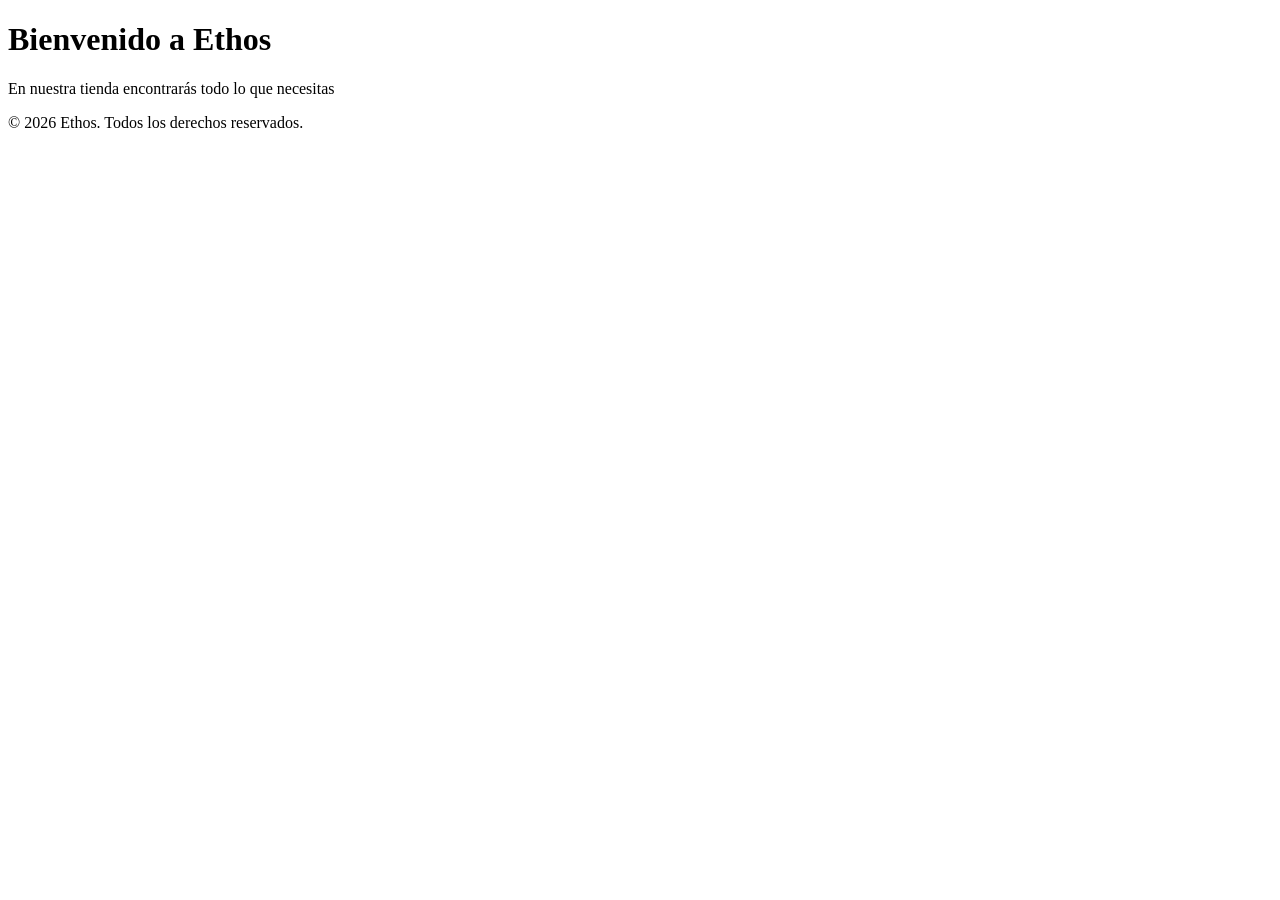
==== index.html @ d8e647d4 "1" ====
<!DOCTYPE html>
<html lang="es">
<head>
    <meta charset="UTF-8">
    <meta name="viewport" content="width=device-width, initial-scale=1.0">
    <title>Ethos</title>
</head>
<body>
    <h1>Bienvenido a Ethos</h1>
    <p>En nuestra tienda encontrarás todo lo que necesitas</p>
    <footer>
        <p>&copy; 2026 Ethos. Todos los derechos reservados.</p>
    </footer>
</body>
</html>
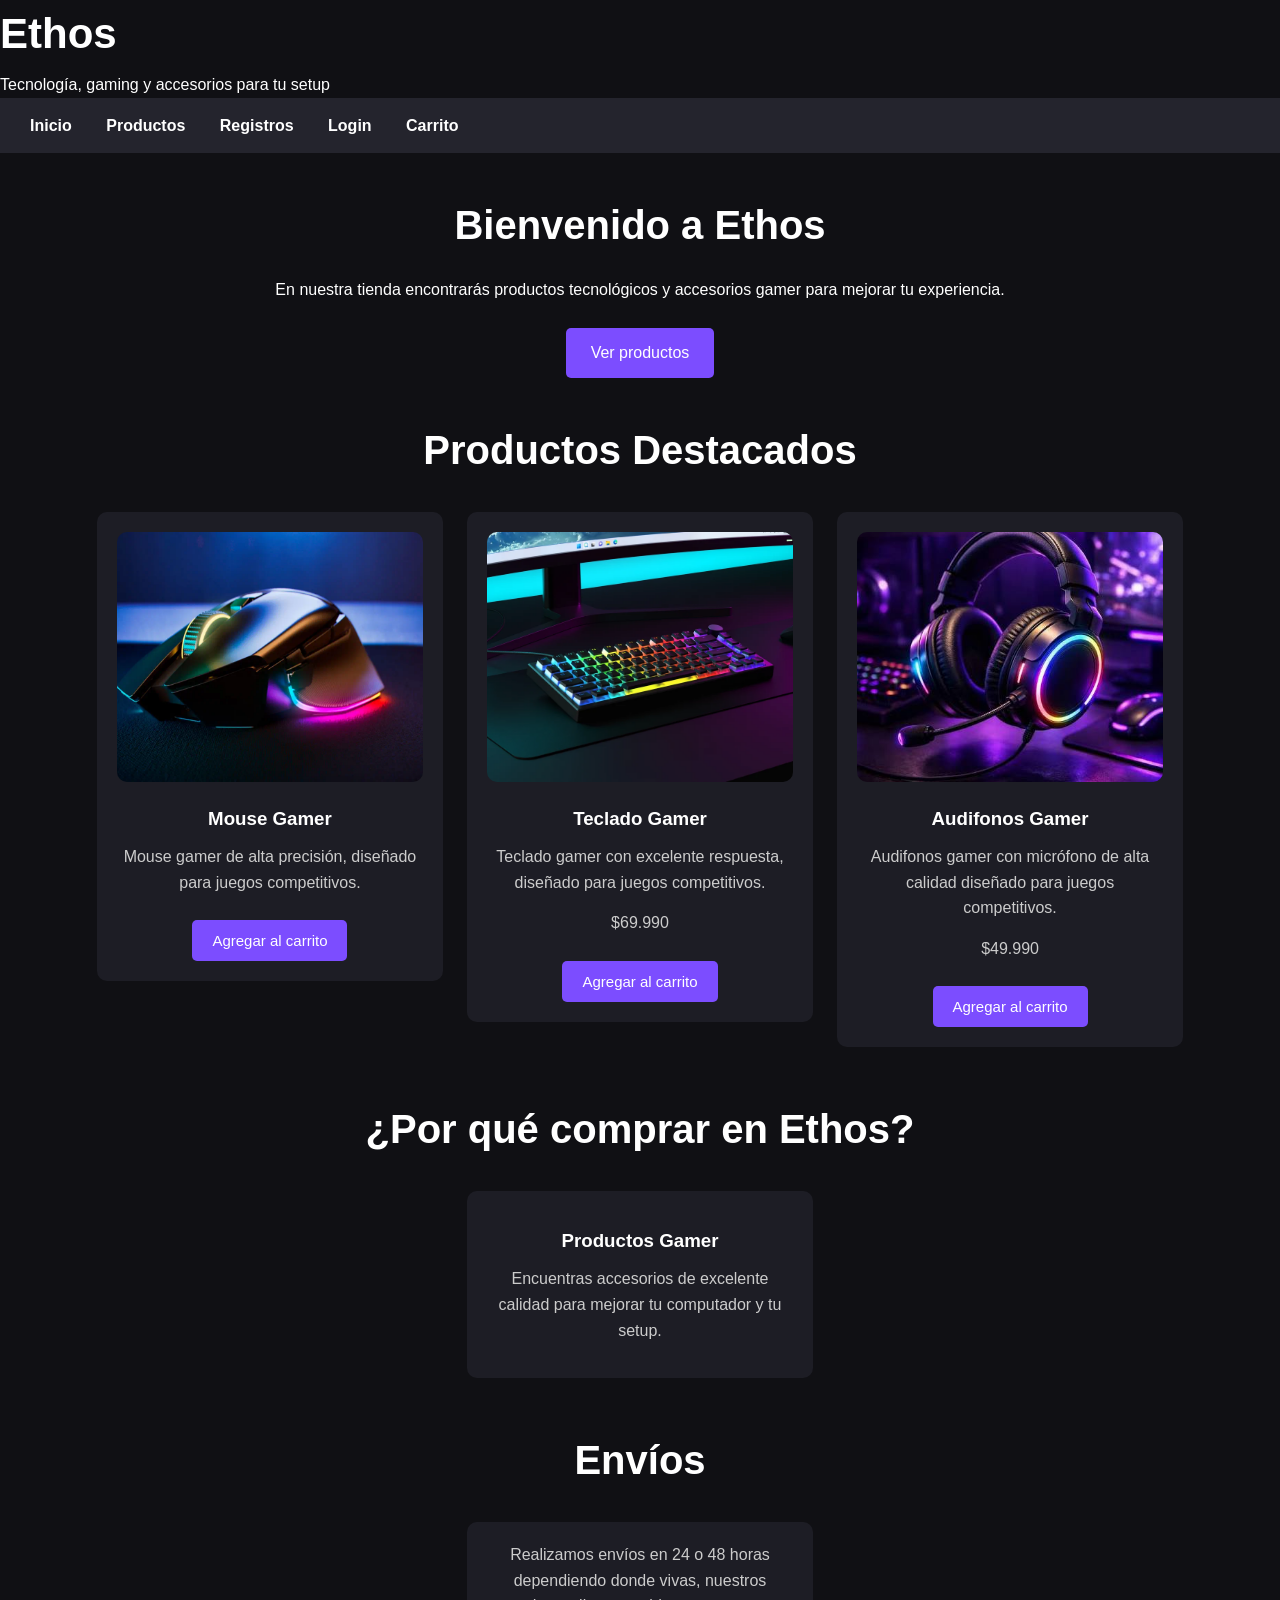
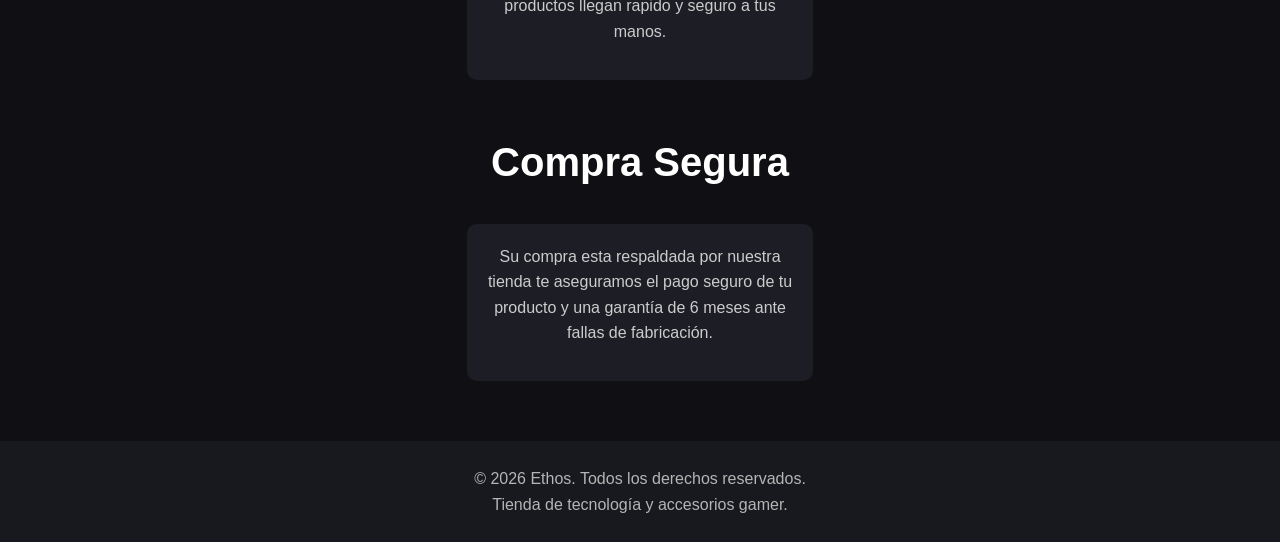
==== commit 069dd50c: "avances en distintos html, css y js, faltan detalles esteticos que me gustarian mejorar!" ====
--- a/index.html
+++ b/index.html
@@ -4,12 +4,128 @@
     <meta charset="UTF-8">
     <meta name="viewport" content="width=device-width, initial-scale=1.0">
     <title>Ethos</title>
+    <link rel="stylesheet" href="styles.css">
 </head>
-<body>
-    <h1>Bienvenido a Ethos</h1>
-    <p>En nuestra tienda encontrarás todo lo que necesitas</p>
-    <footer>
-        <p>&copy; 2026 Ethos. Todos los derechos reservados.</p>
-    </footer>
+<body> 
+        <header>
+            <h1>Ethos</h1>
+            <p>Tecnología, gaming y accesorios para tu setup</p>
+            <nav>
+                <a href="index.html">Inicio</a>
+                <a href="productos.html">Productos</a>
+                <a href="registros.html">Registros</a>
+                <a href="login.html">Login</a>
+                <a href="carrito.html">Carrito</a>
+            </nav>
+        </header>
+
+        <main>
+            <section>
+                <h2>Bienvenido a Ethos</h2>
+                <p>
+                    En nuestra tienda encontrarás productos tecnológicos
+                    y accesorios gamer para mejorar tu experiencia. 
+                </p>
+                <a href="productos.html">Ver productos</a>
+            </section>
+
+            <section>
+                <h2>Productos Destacados</h2>
+                <article>
+                    <img src="img/mouse.webp" alt="Mouse gamer">
+                    <h3>Mouse Gamer</h3>
+                    <p>
+                        Mouse gamer de alta precisión, 
+                        diseñado para juegos competitivos.
+                    </p>
+                    <button
+                        type="button"
+                        class="agregarCarrito"
+                        data-nombre="Mouse Gamer"
+                        data-precio="59990">
+                        Agregar al carrito
+                    </button>
+                </article>
+                
+                <article>
+                    <img src="img/teclado.webp" alt="teclado gamer">
+                    <h3>Teclado Gamer</h3>
+                    <p>
+                        Teclado gamer con excelente respuesta, 
+                        diseñado para juegos competitivos.
+                    </p>
+                    <p>$69.990</p>
+                    <button
+                        type="button"
+                        class="agregarCarrito"
+                        data-nombre="Teclado Gamer"
+                        data-precio="69990">
+                        Agregar al carrito
+                    </button>
+                </article>
+
+                <article>
+                    <img src="img/audifonos.jpeg" alt="audifonos gamer">
+                    <h3>Audifonos Gamer</h3>
+                    <p>
+                        Audifonos gamer con micrófono de alta calidad
+                        diseñado para juegos competitivos.
+                    </p>
+                    <p>$49.990</p>
+                    <button
+                        type="button"
+                        class="agregarCarrito"
+                        data-nombre="Audífonos Gamer"
+                        data-precio="49990">
+                        Agregar al carrito
+                    </button>
+                </article>
+            </section>
+
+            <section>
+                <h2>¿Por qué comprar en Ethos?</h2>
+                <article>
+                    <h3>Productos Gamer</h3>
+                    <p>
+                        Encuentras accesorios de excelente calidad para mejorar
+                        tu computador y tu setup.
+                    </p>
+                </article>
+            </section>
+
+            <section>
+                <h2>Envíos</h2>
+                <article>
+                    <p>
+                        Realizamos envíos en 24 o 48 horas dependiendo donde vivas,
+                        nuestros productos llegan rapido y seguro a tus manos.
+                    </p>
+                </article>
+            </section>
+
+            <section>
+                <h2>Compra Segura</h2>
+                <article>
+                    <p>
+                        Su compra esta respaldada por nuestra tienda te aseguramos el pago seguro
+                        de tu producto y una garantía de 6 meses ante fallas de fabricación.
+                    </p>
+                </article>
+            </section>
+        </main>
+
+
+        <footer>
+            <p>
+                &copy; 2026 Ethos. 
+                Todos los derechos reservados.
+            </p>
+            <p>
+                Tienda de tecnología y accesorios gamer.
+            </p>
+        </footer>
+
+        <script src="script.js"></script>
+    
 </body>
 </html>
--- a/styles.css
+++ b/styles.css
@@ -0,0 +1,170 @@
+*{
+    margin: 0; 
+    padding: 0;
+    box-sizing: border-box;
+}
+
+body {
+    font-family: Arial, Helvetica, sans-serif;
+    background-color: #101014;
+    color: white;
+    line-height: 1.6;
+}
+
+header h1 {
+    font-size: 42px;
+    margin-bottom: 5px;
+}
+
+nav {
+    background-color: #24242d;
+    padding: 15px;
+}
+
+nav a {
+    color: white;
+    text-decoration: none;
+    margin: 0 15px;
+    font-weight: bold;
+}
+
+nav a:hover {
+    color: #8a5cff;
+}
+
+main {
+    width: 90%;
+    max-width: 1200px;
+    margin: auto;
+}
+
+section {
+    margin-top: 40px;
+    margin-bottom: 40px;
+    text-align: center;
+}
+
+section h2 {
+    font-size: 40px;
+    margin-bottom: 20px;
+}
+
+section p {
+    margin-bottom: 15px;
+}
+
+section > a {
+    display: inline-block;
+    background-color: #7c4dff;
+    color: white;
+    text-decoration: none;
+    padding: 12px 25px;
+    margin-top: 10px;
+    border-radius: 5px;
+}
+
+section > a:hover {
+    background-color: #6639db;
+}
+
+article {
+    display: inline-block;
+    vertical-align: top;
+    width: 30%;
+    min-width: 250px;
+    background-color: #1d1d25;
+    margin: 10px;
+    padding: 20px;
+    border-radius: 10px;
+}
+
+article h3 {
+    margin-top: 15px;
+    margin-bottom: 10px;
+}
+
+article p {
+    color: #cccccc;
+}
+
+article img {
+    width: 100%;
+    height: 250px;
+    object-fit: cover;
+    border-radius: 10px;
+}
+
+button {
+    background-color: #7c4dff;
+    color:white;
+    border: none;
+    padding: 12px 20px;
+    margin-top: 10px;
+    border-radius: 5px;
+    cursor: pointer;
+    font-size: 15px;
+}
+
+button:hover {
+    background-color: #6639db;
+}
+
+footer {
+    background-color: #18181f;
+    text-align: center;
+    padding: 25px;
+    margin-top: 50px;
+    color: #b5b5b5
+}
+
+@media (max-width: 768px){
+    nav a {
+        display: block;
+        margin: 10px;
+    }
+
+    article {
+        width: 90%;
+    }
+
+    header h1 {
+        font-family: 32px;
+    }
+
+    section h2{
+        font-size: 25px;
+    }
+}
+
+form {
+    width: 90%;
+    max-width: 500px;
+    margin: 30px auto;
+    background-color: #1d1d25;
+    padding: 30px;
+    border-radius: 10px;
+    text-align: left;
+}
+
+form label {
+    display: block;
+    margin-top: 15px;
+    margin-bottom: 5px;
+    font-weight: bold;
+}
+
+form input {
+    width: 100%;
+    padding: 12px;
+    border: none;
+    border-radius: 5px;
+    margin-bottom: 5px;
+    font-size: 15px;
+}
+
+.error {
+    display: block;
+    color: #ff5c5c;
+    font-size: 14px;
+    margin-bottom: 10px;
+}
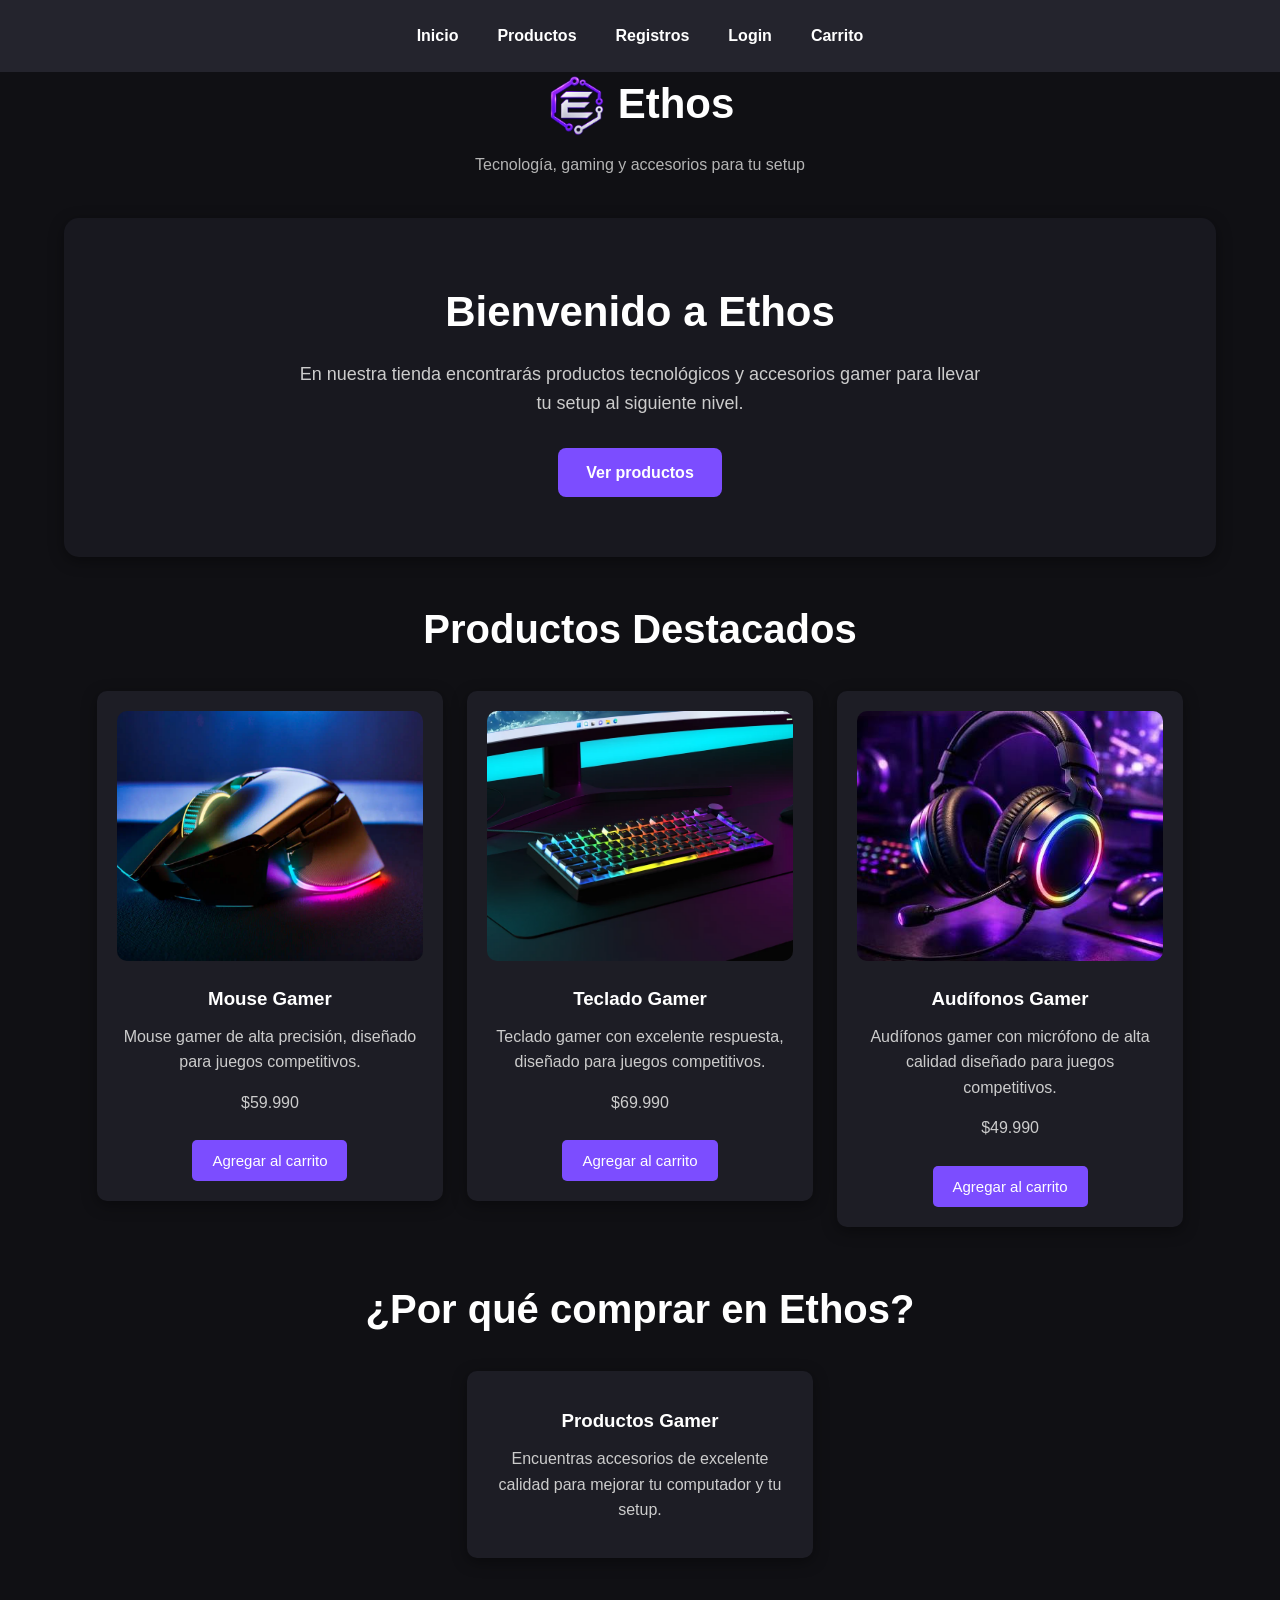
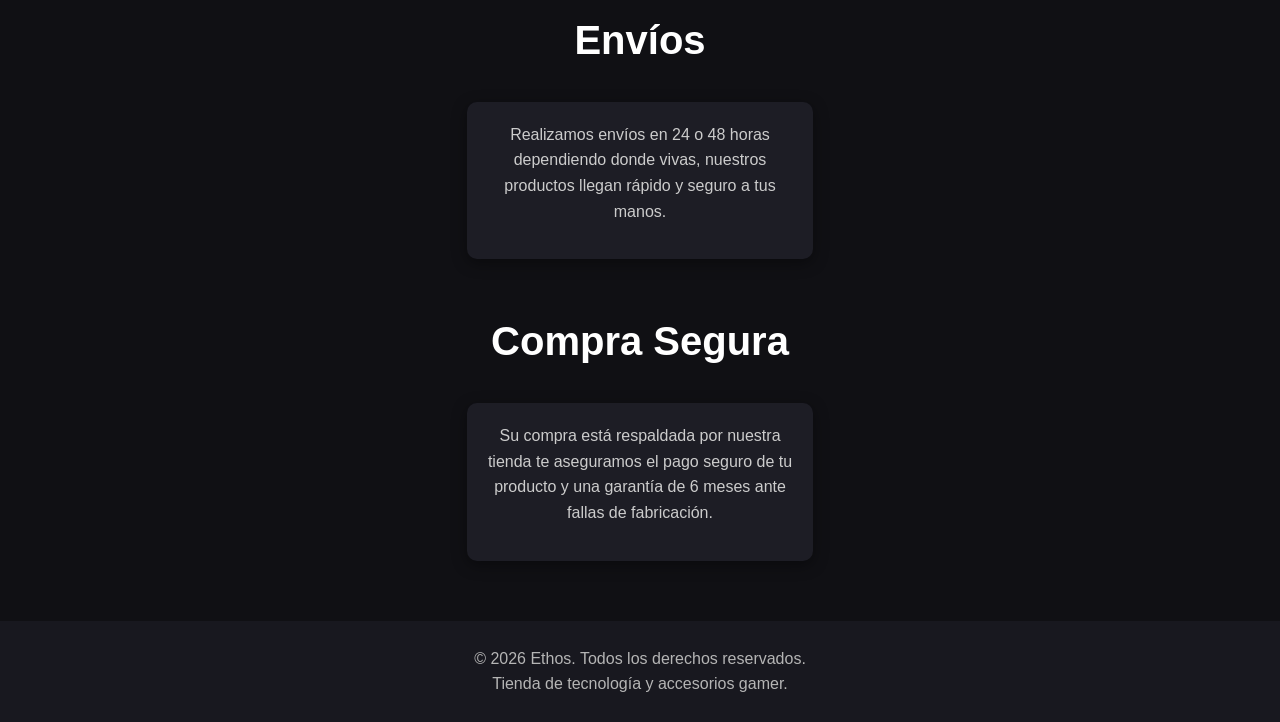
==== commit ee7a1660: "Correcciones de tipografia, agregar efectos visuales vistos en clase, modificaciones mayormente en e" ====
--- a/index.html
+++ b/index.html
@@ -5,10 +5,14 @@
     <meta name="viewport" content="width=device-width, initial-scale=1.0">
     <title>Ethos</title>
     <link rel="stylesheet" href="styles.css">
+    <link rel="icon" type="image/png" href="img/logoEthos.png">
 </head>
 <body> 
         <header>
-            <h1>Ethos</h1>
+            <div class="marca">
+                <img src="img/logoEthos.png" alt="Logo Ethos">
+                <h1>Ethos</h1>
+            </div>
             <p>Tecnología, gaming y accesorios para tu setup</p>
             <nav>
                 <a href="index.html">Inicio</a>
@@ -20,15 +24,14 @@
         </header>
 
         <main>
-            <section>
+            <section class="bienvenida">
                 <h2>Bienvenido a Ethos</h2>
                 <p>
                     En nuestra tienda encontrarás productos tecnológicos
-                    y accesorios gamer para mejorar tu experiencia. 
+                    y accesorios gamer para llevar tu setup al siguiente nivel.
                 </p>
                 <a href="productos.html">Ver productos</a>
             </section>
-
             <section>
                 <h2>Productos Destacados</h2>
                 <article>
@@ -38,6 +41,7 @@
                         Mouse gamer de alta precisión, 
                         diseñado para juegos competitivos.
                     </p>
+                    <p>$59.990</p>
                     <button
                         type="button"
                         class="agregarCarrito"
@@ -66,9 +70,9 @@
 
                 <article>
                     <img src="img/audifonos.jpeg" alt="audifonos gamer">
-                    <h3>Audifonos Gamer</h3>
+                    <h3>Audífonos Gamer</h3>
                     <p>
-                        Audifonos gamer con micrófono de alta calidad
+                        Audífonos gamer con micrófono de alta calidad
                         diseñado para juegos competitivos.
                     </p>
                     <p>$49.990</p>
@@ -98,7 +102,7 @@
                 <article>
                     <p>
                         Realizamos envíos en 24 o 48 horas dependiendo donde vivas,
-                        nuestros productos llegan rapido y seguro a tus manos.
+                        nuestros productos llegan rápido y seguro a tus manos.
                     </p>
                 </article>
             </section>
@@ -107,7 +111,7 @@
                 <h2>Compra Segura</h2>
                 <article>
                     <p>
-                        Su compra esta respaldada por nuestra tienda te aseguramos el pago seguro
+                        Su compra está respaldada por nuestra tienda te aseguramos el pago seguro
                         de tu producto y una garantía de 6 meses ante fallas de fabricación.
                     </p>
                 </article>
--- a/styles.css
+++ b/styles.css
@@ -9,6 +9,7 @@
     background-color: #101014;
     color: white;
     line-height: 1.6;
+    padding-top: 70px;
 }
 
 header h1 {
@@ -19,13 +20,27 @@
 nav {
     background-color: #24242d;
     padding: 15px;
+
+    display: flex;
+    justify-content: center;
+    align-items: center;
+    flex-wrap: wrap;
+    gap: 15px;
+
+    position: fixed;
+    top: 0;
+    left: 0;
+
+    width: 100%;
+
+    z-index: 1000;
 }
 
 nav a {
     color: white;
     text-decoration: none;
-    margin: 0 15px;
-    font-weight: bold;
+    font-weight: bold;
+    padding: 8px 12px;
 }
 
 nav a:hover {
@@ -58,13 +73,16 @@
     background-color: #7c4dff;
     color: white;
     text-decoration: none;
-    padding: 12px 25px;
+    padding: 12px 28px;
     margin-top: 10px;
-    border-radius: 5px;
+    border-radius: 8px;
+    font-weight: bold;
+    transition: 0.3s;
 }
 
 section > a:hover {
     background-color: #6639db;
+    transform: scale(1.05);
 }
 
 article {
@@ -76,6 +94,12 @@
     margin: 10px;
     padding: 20px;
     border-radius: 10px;
+    transition: 0.3s;
+    box-shadow: 0 4px 15px rgba(0, 0, 0, 0.4);
+}
+
+article:hover {
+    transform: scale(1.03);
 }
 
 article h3 {
@@ -117,22 +141,28 @@
     color: #b5b5b5
 }
 
-@media (max-width: 768px){
+@media (max-width: 768px) {
+    nav {
+        gap: 5px;
+        padding: 10px;
+    }
     nav a {
-        display: block;
-        margin: 10px;
-    }
-
+        margin: 0;
+        padding: 8px 10px;
+        font-size: 14px;
+    }
     article {
         width: 90%;
     }
-
     header h1 {
-        font-family: 32px;
-    }
-
-    section h2{
+        font-size: 32px;
+    }
+    section h2 {
         font-size: 25px;
+    }
+    header > p {
+        font-size: 14px;
+        padding: 0 15px;
     }
 }
 
@@ -167,4 +197,52 @@
     color: #ff5c5c;
     font-size: 14px;
     margin-bottom: 10px;
-}+}
+
+.precio {
+    color: #9b5cff;
+    font-size: 22px;
+    font-weight: bold;
+}
+
+.marca {
+    display: flex;
+    justify-content: center;
+    align-items: center;
+    gap: 12px;
+}
+
+.marca img {
+    width: 60px;
+    height: 60px;
+    object-fit: cover;
+    border-radius: 50%;
+}
+
+header > p {
+    text-align: center;
+    color: #b5b5b5;
+    font-size: 16px;
+    margin: 10px 0 15px 0;
+}
+
+.bienvenida {
+    background-color: #18181f;
+    padding: 60px 30px;
+    border-radius: 15px;
+    margin-top: 40px;
+    box-shadow: 0 4px 15px rgba(0, 0, 0, 0.4);
+}
+
+.bienvenida h2 {
+    font-size: 42px;
+    margin-bottom: 15px;
+}
+
+.bienvenida p {
+    color: #cccccc;
+    font-size: 18px;
+    max-width: 700px;
+    margin: 0 auto 20px auto;
+}
+
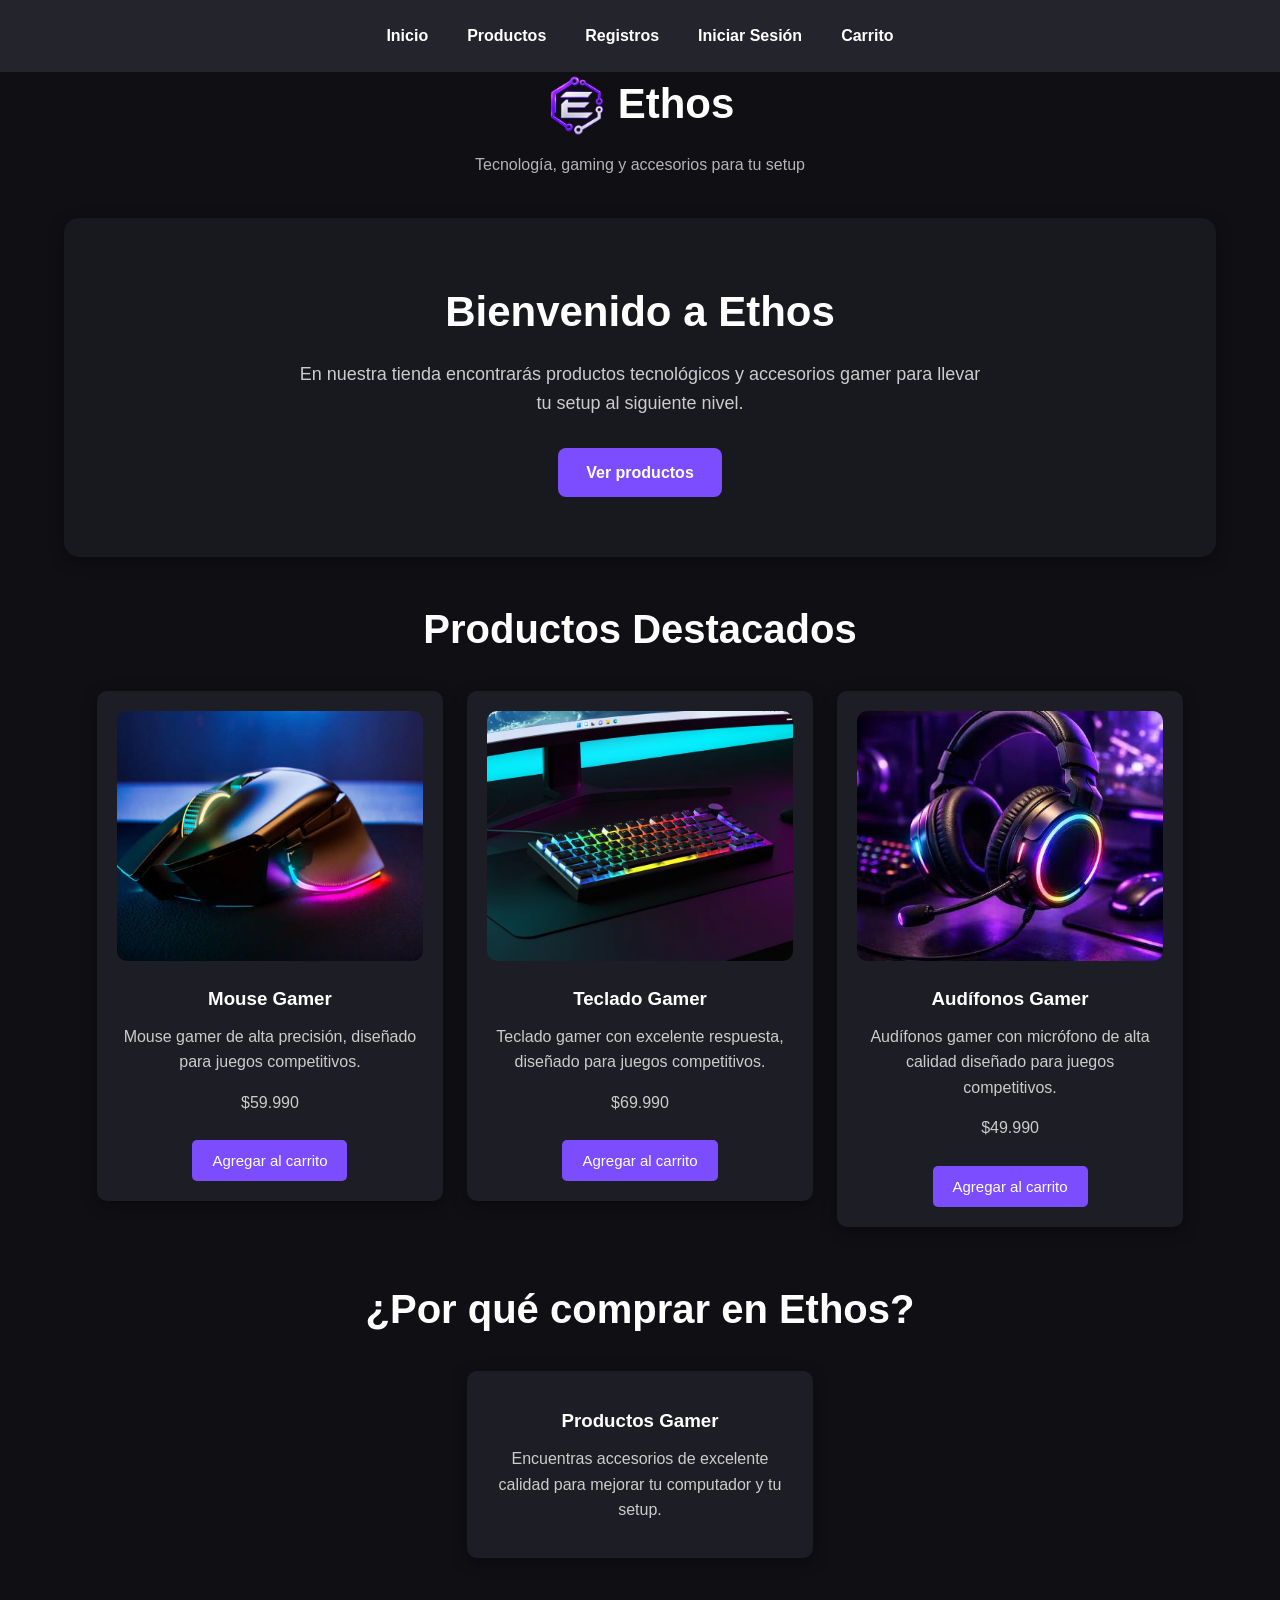
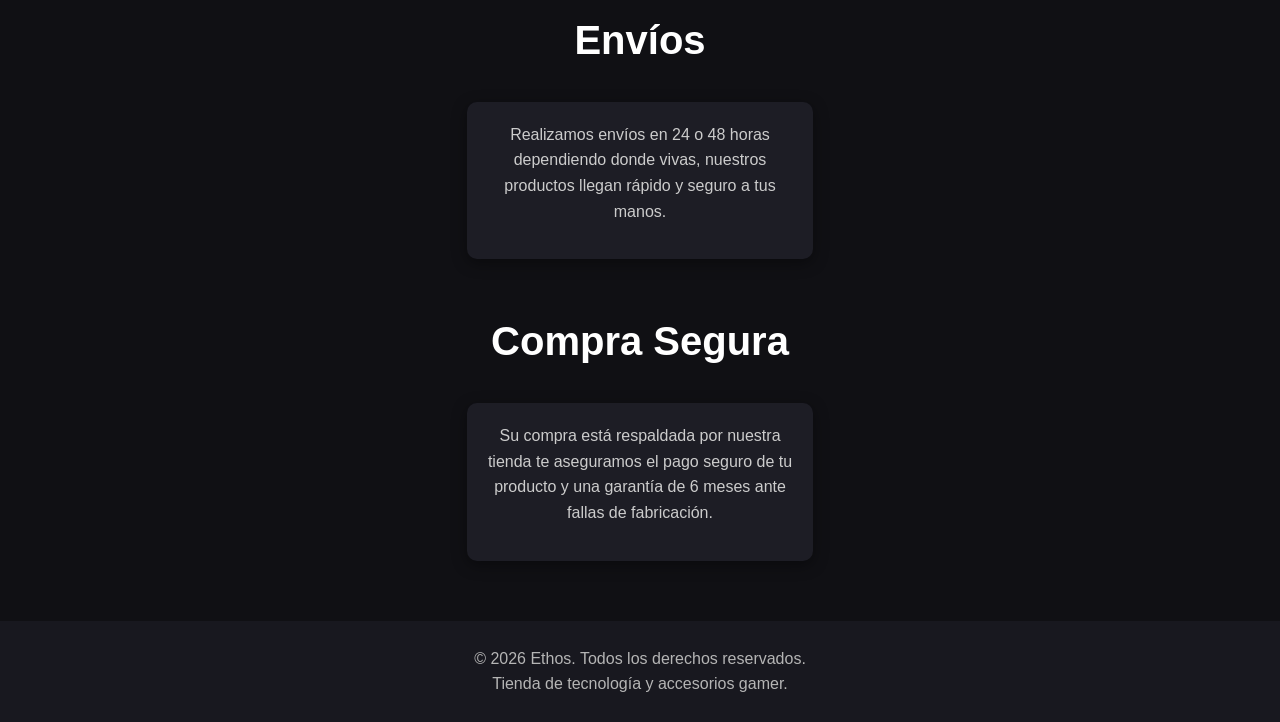
==== commit dda0a753: "cambio final" ====
--- a/index.html
+++ b/index.html
@@ -18,7 +18,7 @@
                 <a href="index.html">Inicio</a>
                 <a href="productos.html">Productos</a>
                 <a href="registros.html">Registros</a>
-                <a href="login.html">Login</a>
+                <a href="login.html">Iniciar Sesión</a>
                 <a href="carrito.html">Carrito</a>
             </nav>
         </header>
--- a/styles.css
+++ b/styles.css
@@ -246,3 +246,26 @@
     margin: 0 auto 20px auto;
 }
 
+.mensaje-carrito {
+    position: fixed;
+    top: 50%;
+    left: 50%;
+    transform: translate(-50%, -50%);
+    background-color: #1d1d25;
+    color: white;
+    padding: 20px 30px;
+    border: 2px solid #7c4dff;
+    border-radius: 12px;
+    font-size: 18px;
+    font-weight: bold;
+    box-shadow: 0 4px 20px rgba(0, 0, 0, 0.5);
+    z-index: 2000;
+}
+
+.boton-pagar {
+    background-color: #28a745;
+}
+
+.boton-pagar:hover {
+    background-color: #218838;
+}
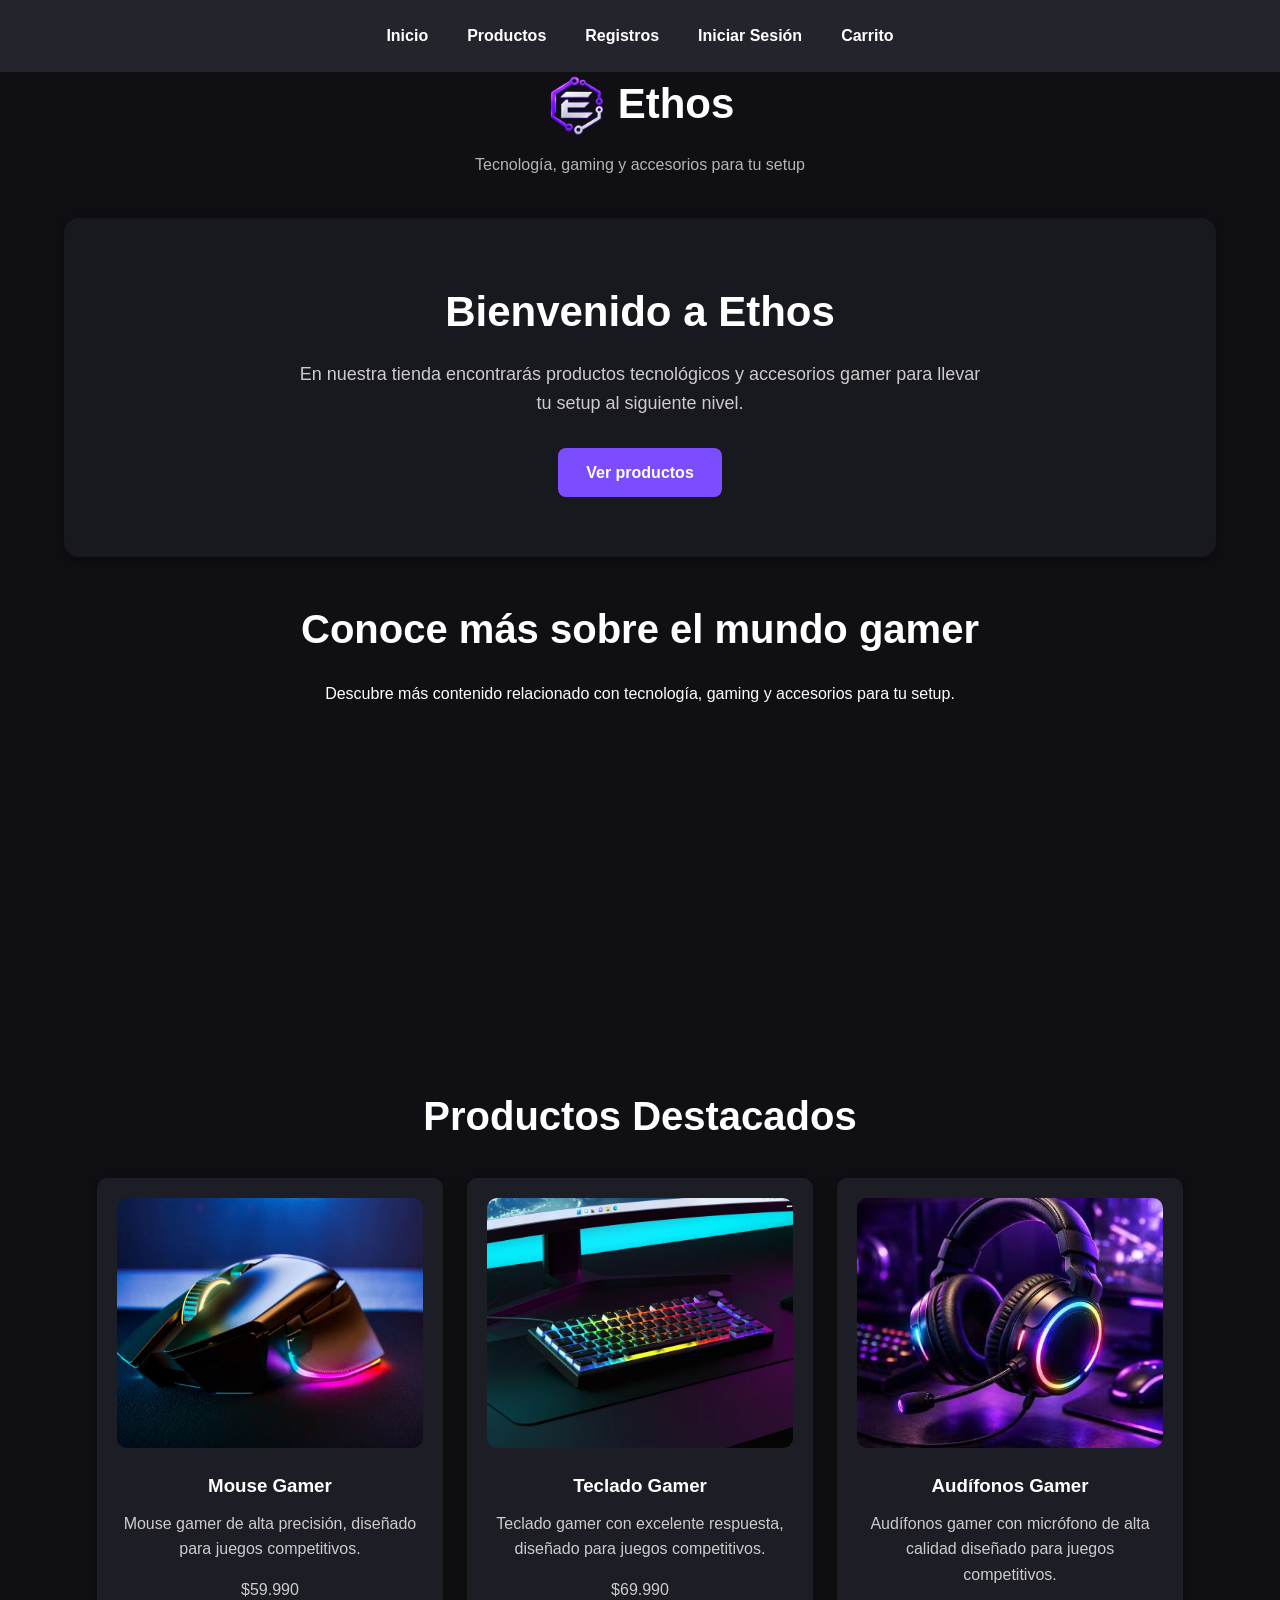
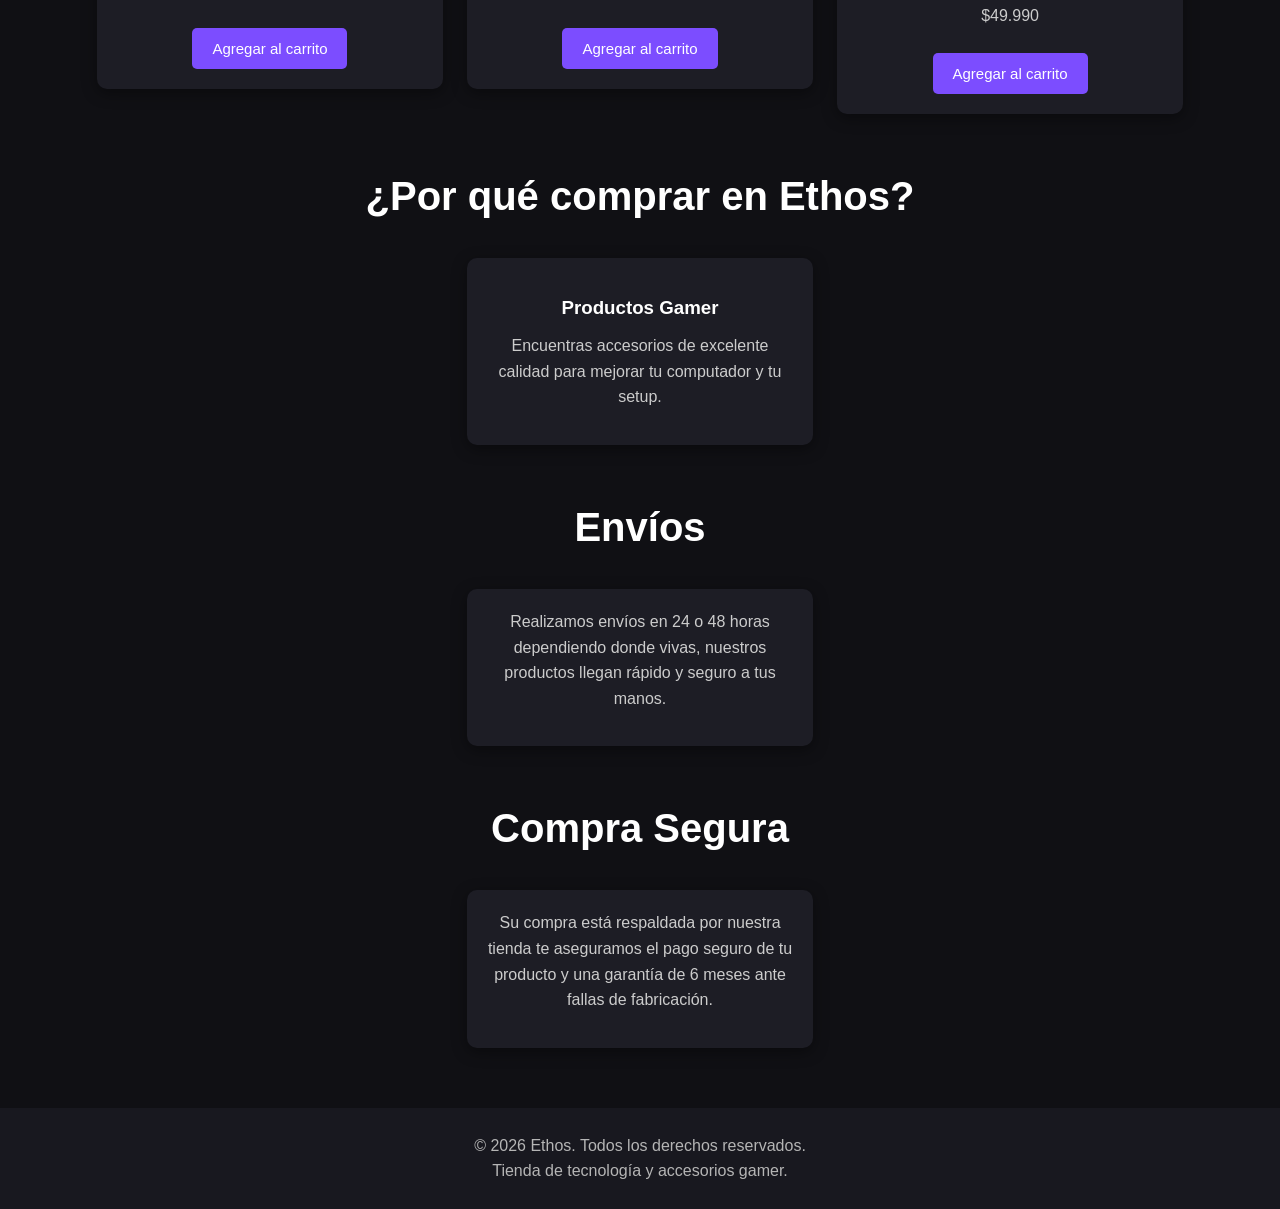
==== commit 13e85930: "cambios final" ====
--- a/index.html
+++ b/index.html
@@ -1,135 +1,157 @@
-<!DOCTYPE html>
+<!doctype html>
 <html lang="es">
-<head>
-    <meta charset="UTF-8">
-    <meta name="viewport" content="width=device-width, initial-scale=1.0">
+  <head>
+    <meta charset="UTF-8" />
+    <meta name="viewport" content="width=device-width, initial-scale=1.0" />
     <title>Ethos</title>
-    <link rel="stylesheet" href="styles.css">
-    <link rel="icon" type="image/png" href="img/logoEthos.png">
-</head>
-<body> 
-        <header>
-            <div class="marca">
-                <img src="img/logoEthos.png" alt="Logo Ethos">
-                <h1>Ethos</h1>
-            </div>
-            <p>Tecnología, gaming y accesorios para tu setup</p>
-            <nav>
-                <a href="index.html">Inicio</a>
-                <a href="productos.html">Productos</a>
-                <a href="registros.html">Registros</a>
-                <a href="login.html">Iniciar Sesión</a>
-                <a href="carrito.html">Carrito</a>
-            </nav>
-        </header>
+    <link rel="stylesheet" href="styles.css" />
+    <link rel="icon" type="image/png" href="img/logoEthos.png" />
+  </head>
+  <body>
+    <header>
+      <div class="marca">
+        <img src="img/logoEthos.png" alt="Logo Ethos" />
+        <h1>Ethos</h1>
+      </div>
+      <p>Tecnología, gaming y accesorios para tu setup</p>
+      <nav>
+        <a href="index.html">Inicio</a>
+        <a href="productos.html">Productos</a>
+        <a href="registros.html">Registros</a>
+        <a href="login.html">Iniciar Sesión</a>
+        <a href="carrito.html">Carrito</a>
+      </nav>
+    </header>
 
-        <main>
-            <section class="bienvenida">
-                <h2>Bienvenido a Ethos</h2>
-                <p>
-                    En nuestra tienda encontrarás productos tecnológicos
-                    y accesorios gamer para llevar tu setup al siguiente nivel.
-                </p>
-                <a href="productos.html">Ver productos</a>
-            </section>
-            <section>
-                <h2>Productos Destacados</h2>
-                <article>
-                    <img src="img/mouse.webp" alt="Mouse gamer">
-                    <h3>Mouse Gamer</h3>
-                    <p>
-                        Mouse gamer de alta precisión, 
-                        diseñado para juegos competitivos.
-                    </p>
-                    <p>$59.990</p>
-                    <button
-                        type="button"
-                        class="agregarCarrito"
-                        data-nombre="Mouse Gamer"
-                        data-precio="59990">
-                        Agregar al carrito
-                    </button>
-                </article>
-                
-                <article>
-                    <img src="img/teclado.webp" alt="teclado gamer">
-                    <h3>Teclado Gamer</h3>
-                    <p>
-                        Teclado gamer con excelente respuesta, 
-                        diseñado para juegos competitivos.
-                    </p>
-                    <p>$69.990</p>
-                    <button
-                        type="button"
-                        class="agregarCarrito"
-                        data-nombre="Teclado Gamer"
-                        data-precio="69990">
-                        Agregar al carrito
-                    </button>
-                </article>
+    <main>
+      <section class="bienvenida">
+        <h2>Bienvenido a Ethos</h2>
+        <p>
+          En nuestra tienda encontrarás productos tecnológicos y accesorios
+          gamer para llevar tu setup al siguiente nivel.
+        </p>
+        <a href="productos.html">Ver productos</a>
+      </section>
 
-                <article>
-                    <img src="img/audifonos.jpeg" alt="audifonos gamer">
-                    <h3>Audífonos Gamer</h3>
-                    <p>
-                        Audífonos gamer con micrófono de alta calidad
-                        diseñado para juegos competitivos.
-                    </p>
-                    <p>$49.990</p>
-                    <button
-                        type="button"
-                        class="agregarCarrito"
-                        data-nombre="Audífonos Gamer"
-                        data-precio="49990">
-                        Agregar al carrito
-                    </button>
-                </article>
-            </section>
+      <section class="video-gamer">
+        <h2>Conoce más sobre el mundo gamer</h2>
+        <p>
+          Descubre más contenido relacionado con tecnología, gaming y accesorios
+          para tu setup.
+        </p>
+        <iframe
+          width="560"
+          height="315"
+          src="https://www.youtube.com/embed/9RJCnSGptV8"
+          title="Video sobre tecnología y gaming"
+          frameborder="0"
+          allow="
+            accelerometer;
+            autoplay;
+            clipboard-write;
+            encrypted-media;
+            gyroscope;
+            picture-in-picture;
+          "
+          allowfullscreen
+        >
+        </iframe>
+      </section>
 
-            <section>
-                <h2>¿Por qué comprar en Ethos?</h2>
-                <article>
-                    <h3>Productos Gamer</h3>
-                    <p>
-                        Encuentras accesorios de excelente calidad para mejorar
-                        tu computador y tu setup.
-                    </p>
-                </article>
-            </section>
+      <section>
+        <h2>Productos Destacados</h2>
+        <article>
+          <img src="img/mouse.webp" alt="Mouse gamer" />
+          <h3>Mouse Gamer</h3>
+          <p>
+            Mouse gamer de alta precisión, diseñado para juegos competitivos.
+          </p>
+          <p>$59.990</p>
+          <button
+            type="button"
+            class="agregarCarrito"
+            data-nombre="Mouse Gamer"
+            data-precio="59990"
+          >
+            Agregar al carrito
+          </button>
+        </article>
 
-            <section>
-                <h2>Envíos</h2>
-                <article>
-                    <p>
-                        Realizamos envíos en 24 o 48 horas dependiendo donde vivas,
-                        nuestros productos llegan rápido y seguro a tus manos.
-                    </p>
-                </article>
-            </section>
+        <article>
+          <img src="img/teclado.webp" alt="teclado gamer" />
+          <h3>Teclado Gamer</h3>
+          <p>
+            Teclado gamer con excelente respuesta, diseñado para juegos
+            competitivos.
+          </p>
+          <p>$69.990</p>
+          <button
+            type="button"
+            class="agregarCarrito"
+            data-nombre="Teclado Gamer"
+            data-precio="69990"
+          >
+            Agregar al carrito
+          </button>
+        </article>
 
-            <section>
-                <h2>Compra Segura</h2>
-                <article>
-                    <p>
-                        Su compra está respaldada por nuestra tienda te aseguramos el pago seguro
-                        de tu producto y una garantía de 6 meses ante fallas de fabricación.
-                    </p>
-                </article>
-            </section>
-        </main>
+        <article>
+          <img src="img/audifonos.jpeg" alt="audifonos gamer" />
+          <h3>Audífonos Gamer</h3>
+          <p>
+            Audífonos gamer con micrófono de alta calidad diseñado para juegos
+            competitivos.
+          </p>
+          <p>$49.990</p>
+          <button
+            type="button"
+            class="agregarCarrito"
+            data-nombre="Audífonos Gamer"
+            data-precio="49990"
+          >
+            Agregar al carrito
+          </button>
+        </article>
+      </section>
 
+      <section>
+        <h2>¿Por qué comprar en Ethos?</h2>
+        <article>
+          <h3>Productos Gamer</h3>
+          <p>
+            Encuentras accesorios de excelente calidad para mejorar tu
+            computador y tu setup.
+          </p>
+        </article>
+      </section>
 
-        <footer>
-            <p>
-                &copy; 2026 Ethos. 
-                Todos los derechos reservados.
-            </p>
-            <p>
-                Tienda de tecnología y accesorios gamer.
-            </p>
-        </footer>
+      <section>
+        <h2>Envíos</h2>
+        <article>
+          <p>
+            Realizamos envíos en 24 o 48 horas dependiendo donde vivas, nuestros
+            productos llegan rápido y seguro a tus manos.
+          </p>
+        </article>
+      </section>
 
-        <script src="script.js"></script>
-    
-</body>
-</html>+      <section>
+        <h2>Compra Segura</h2>
+        <article>
+          <p>
+            Su compra está respaldada por nuestra tienda te aseguramos el pago
+            seguro de tu producto y una garantía de 6 meses ante fallas de
+            fabricación.
+          </p>
+        </article>
+      </section>
+    </main>
+
+    <footer>
+      <p>&copy; 2026 Ethos. Todos los derechos reservados.</p>
+      <p>Tienda de tecnología y accesorios gamer.</p>
+    </footer>
+
+    <script src="script.js"></script>
+  </body>
+</html>
--- a/styles.css
+++ b/styles.css
@@ -1,271 +1,271 @@
-*{
-    margin: 0; 
-    padding: 0;
-    box-sizing: border-box;
+* {
+  margin: 0;
+  padding: 0;
+  box-sizing: border-box;
 }
 
 body {
-    font-family: Arial, Helvetica, sans-serif;
-    background-color: #101014;
-    color: white;
-    line-height: 1.6;
-    padding-top: 70px;
+  font-family: Arial, Helvetica, sans-serif;
+  background-color: #101014;
+  color: white;
+  line-height: 1.6;
+  padding-top: 70px;
 }
 
 header h1 {
-    font-size: 42px;
-    margin-bottom: 5px;
+  font-size: 42px;
+  margin-bottom: 5px;
 }
 
 nav {
-    background-color: #24242d;
-    padding: 15px;
-
-    display: flex;
-    justify-content: center;
-    align-items: center;
-    flex-wrap: wrap;
-    gap: 15px;
-
-    position: fixed;
-    top: 0;
-    left: 0;
-
-    width: 100%;
-
-    z-index: 1000;
+  background-color: #24242d;
+  padding: 15px;
+
+  display: flex;
+  justify-content: center;
+  align-items: center;
+  flex-wrap: wrap;
+  gap: 15px;
+
+  position: fixed;
+  top: 0;
+  left: 0;
+
+  width: 100%;
+
+  z-index: 1000;
 }
 
 nav a {
-    color: white;
-    text-decoration: none;
-    font-weight: bold;
-    padding: 8px 12px;
+  color: white;
+  text-decoration: none;
+  font-weight: bold;
+  padding: 8px 12px;
 }
 
 nav a:hover {
-    color: #8a5cff;
+  color: #8a5cff;
 }
 
 main {
+  width: 90%;
+  max-width: 1200px;
+  margin: auto;
+}
+
+section {
+  margin-top: 40px;
+  margin-bottom: 40px;
+  text-align: center;
+}
+
+section h2 {
+  font-size: 40px;
+  margin-bottom: 20px;
+}
+
+section p {
+  margin-bottom: 15px;
+}
+
+section > a {
+  display: inline-block;
+  background-color: #7c4dff;
+  color: white;
+  text-decoration: none;
+  padding: 12px 28px;
+  margin-top: 10px;
+  border-radius: 8px;
+  font-weight: bold;
+  transition: 0.3s;
+}
+
+section > a:hover {
+  background-color: #6639db;
+  transform: scale(1.05);
+}
+
+article {
+  display: inline-block;
+  vertical-align: top;
+  width: 30%;
+  min-width: 250px;
+  background-color: #1d1d25;
+  margin: 10px;
+  padding: 20px;
+  border-radius: 10px;
+  transition: 0.3s;
+  box-shadow: 0 4px 15px rgba(0, 0, 0, 0.4);
+}
+
+article:hover {
+  transform: scale(1.03);
+}
+
+article h3 {
+  margin-top: 15px;
+  margin-bottom: 10px;
+}
+
+article p {
+  color: #cccccc;
+}
+
+article img {
+  width: 100%;
+  height: 250px;
+  object-fit: cover;
+  border-radius: 10px;
+}
+
+button {
+  background-color: #7c4dff;
+  color: white;
+  border: none;
+  padding: 12px 20px;
+  margin-top: 10px;
+  border-radius: 5px;
+  cursor: pointer;
+  font-size: 15px;
+}
+
+button:hover {
+  background-color: #6639db;
+}
+
+footer {
+  background-color: #18181f;
+  text-align: center;
+  padding: 25px;
+  margin-top: 50px;
+  color: #b5b5b5;
+}
+
+@media (max-width: 768px) {
+  nav {
+    gap: 5px;
+    padding: 10px;
+  }
+  nav a {
+    margin: 0;
+    padding: 8px 10px;
+    font-size: 14px;
+  }
+  article {
     width: 90%;
-    max-width: 1200px;
-    margin: auto;
-}
-
-section {
-    margin-top: 40px;
-    margin-bottom: 40px;
-    text-align: center;
-}
-
-section h2 {
-    font-size: 40px;
-    margin-bottom: 20px;
-}
-
-section p {
-    margin-bottom: 15px;
-}
-
-section > a {
-    display: inline-block;
-    background-color: #7c4dff;
-    color: white;
-    text-decoration: none;
-    padding: 12px 28px;
-    margin-top: 10px;
-    border-radius: 8px;
-    font-weight: bold;
-    transition: 0.3s;
-}
-
-section > a:hover {
-    background-color: #6639db;
-    transform: scale(1.05);
-}
-
-article {
-    display: inline-block;
-    vertical-align: top;
-    width: 30%;
-    min-width: 250px;
-    background-color: #1d1d25;
-    margin: 10px;
-    padding: 20px;
-    border-radius: 10px;
-    transition: 0.3s;
-    box-shadow: 0 4px 15px rgba(0, 0, 0, 0.4);
-}
-
-article:hover {
-    transform: scale(1.03);
-}
-
-article h3 {
-    margin-top: 15px;
-    margin-bottom: 10px;
-}
-
-article p {
-    color: #cccccc;
-}
-
-article img {
-    width: 100%;
-    height: 250px;
-    object-fit: cover;
-    border-radius: 10px;
-}
-
-button {
-    background-color: #7c4dff;
-    color:white;
-    border: none;
-    padding: 12px 20px;
-    margin-top: 10px;
-    border-radius: 5px;
-    cursor: pointer;
-    font-size: 15px;
-}
-
-button:hover {
-    background-color: #6639db;
-}
-
-footer {
-    background-color: #18181f;
-    text-align: center;
-    padding: 25px;
-    margin-top: 50px;
-    color: #b5b5b5
-}
-
-@media (max-width: 768px) {
-    nav {
-        gap: 5px;
-        padding: 10px;
-    }
-    nav a {
-        margin: 0;
-        padding: 8px 10px;
-        font-size: 14px;
-    }
-    article {
-        width: 90%;
-    }
-    header h1 {
-        font-size: 32px;
-    }
-    section h2 {
-        font-size: 25px;
-    }
-    header > p {
-        font-size: 14px;
-        padding: 0 15px;
-    }
+  }
+  header h1 {
+    font-size: 32px;
+  }
+  section h2 {
+    font-size: 25px;
+  }
+  header > p {
+    font-size: 14px;
+    padding: 0 15px;
+  }
 }
 
 form {
-    width: 90%;
-    max-width: 500px;
-    margin: 30px auto;
-    background-color: #1d1d25;
-    padding: 30px;
-    border-radius: 10px;
-    text-align: left;
+  width: 90%;
+  max-width: 500px;
+  margin: 30px auto;
+  background-color: #1d1d25;
+  padding: 30px;
+  border-radius: 10px;
+  text-align: left;
 }
 
 form label {
-    display: block;
-    margin-top: 15px;
-    margin-bottom: 5px;
-    font-weight: bold;
+  display: block;
+  margin-top: 15px;
+  margin-bottom: 5px;
+  font-weight: bold;
 }
 
 form input {
-    width: 100%;
-    padding: 12px;
-    border: none;
-    border-radius: 5px;
-    margin-bottom: 5px;
-    font-size: 15px;
+  width: 100%;
+  padding: 12px;
+  border: none;
+  border-radius: 5px;
+  margin-bottom: 5px;
+  font-size: 15px;
 }
 
 .error {
-    display: block;
-    color: #ff5c5c;
-    font-size: 14px;
-    margin-bottom: 10px;
+  display: block;
+  color: #ff5c5c;
+  font-size: 14px;
+  margin-bottom: 10px;
 }
 
 .precio {
-    color: #9b5cff;
-    font-size: 22px;
-    font-weight: bold;
+  color: #9b5cff;
+  font-size: 22px;
+  font-weight: bold;
 }
 
 .marca {
-    display: flex;
-    justify-content: center;
-    align-items: center;
-    gap: 12px;
+  display: flex;
+  justify-content: center;
+  align-items: center;
+  gap: 12px;
 }
 
 .marca img {
-    width: 60px;
-    height: 60px;
-    object-fit: cover;
-    border-radius: 50%;
+  width: 60px;
+  height: 60px;
+  object-fit: cover;
+  border-radius: 50%;
 }
 
 header > p {
-    text-align: center;
-    color: #b5b5b5;
-    font-size: 16px;
-    margin: 10px 0 15px 0;
+  text-align: center;
+  color: #b5b5b5;
+  font-size: 16px;
+  margin: 10px 0 15px 0;
 }
 
 .bienvenida {
-    background-color: #18181f;
-    padding: 60px 30px;
-    border-radius: 15px;
-    margin-top: 40px;
-    box-shadow: 0 4px 15px rgba(0, 0, 0, 0.4);
+  background-color: #18181f;
+  padding: 60px 30px;
+  border-radius: 15px;
+  margin-top: 40px;
+  box-shadow: 0 4px 15px rgba(0, 0, 0, 0.4);
 }
 
 .bienvenida h2 {
-    font-size: 42px;
-    margin-bottom: 15px;
+  font-size: 42px;
+  margin-bottom: 15px;
 }
 
 .bienvenida p {
-    color: #cccccc;
-    font-size: 18px;
-    max-width: 700px;
-    margin: 0 auto 20px auto;
+  color: #cccccc;
+  font-size: 18px;
+  max-width: 700px;
+  margin: 0 auto 20px auto;
 }
 
 .mensaje-carrito {
-    position: fixed;
-    top: 50%;
-    left: 50%;
-    transform: translate(-50%, -50%);
-    background-color: #1d1d25;
-    color: white;
-    padding: 20px 30px;
-    border: 2px solid #7c4dff;
-    border-radius: 12px;
-    font-size: 18px;
-    font-weight: bold;
-    box-shadow: 0 4px 20px rgba(0, 0, 0, 0.5);
-    z-index: 2000;
+  position: fixed;
+  top: 50%;
+  left: 50%;
+  transform: translate(-50%, -50%);
+  background-color: #1d1d25;
+  color: white;
+  padding: 20px 30px;
+  border: 2px solid #7c4dff;
+  border-radius: 12px;
+  font-size: 18px;
+  font-weight: bold;
+  box-shadow: 0 4px 20px rgba(0, 0, 0, 0.5);
+  z-index: 2000;
 }
 
 .boton-pagar {
-    background-color: #28a745;
+  background-color: #28a745;
 }
 
 .boton-pagar:hover {
-    background-color: #218838;
-}+  background-color: #218838;
+}
